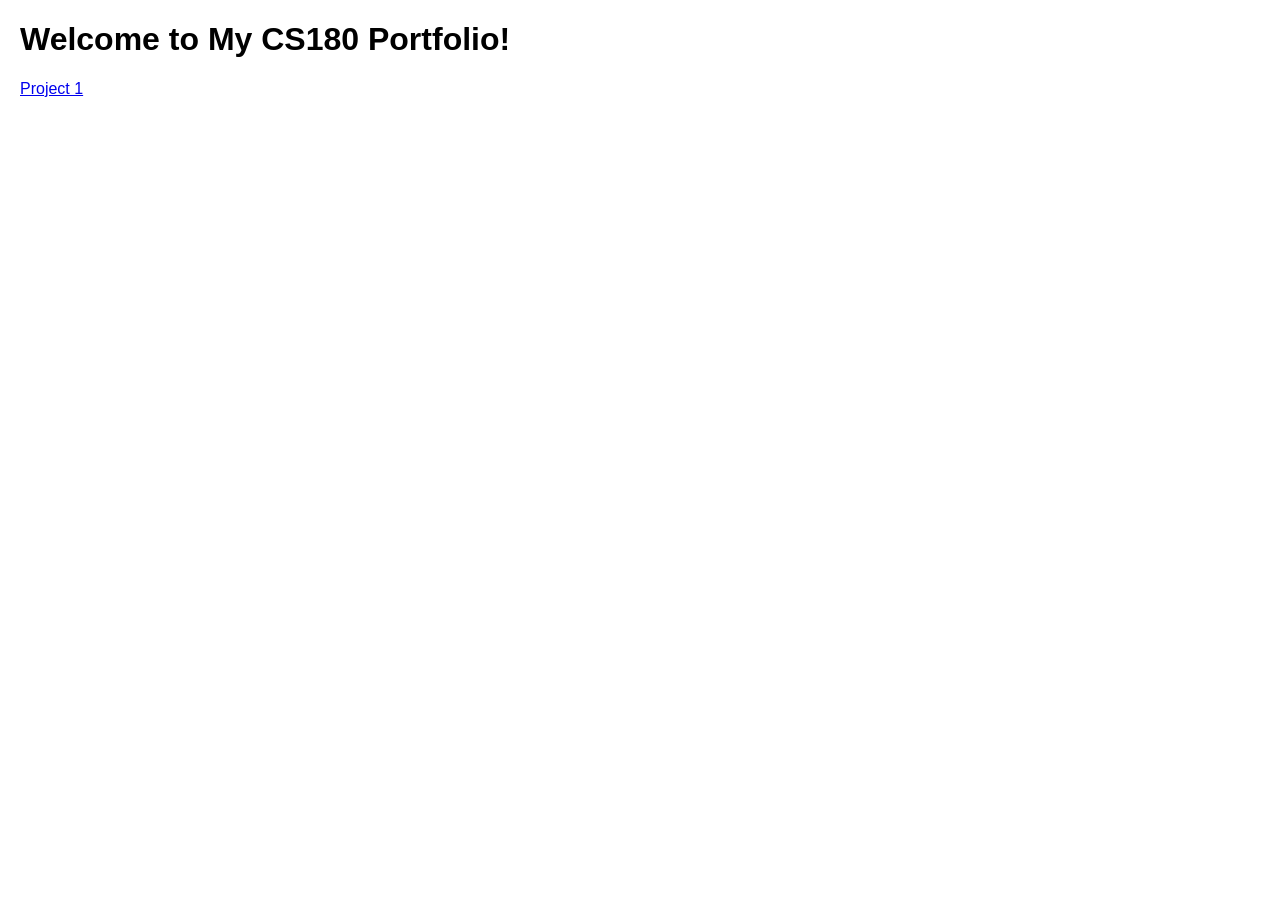
==== index.html @ 30f10ff1 "Add initial index.html for portfolio site" ====
<!DOCTYPE html>
<html>
<head>
    <title>My Portfolio</title>
    <style>
        body {
            font-family: Arial, sans-serif;
            margin: 20px;
        }
    </style>
</head>
<body>
    <h1>Welcome to My CS180 Portfolio!</h1>
    <a href="./1/index.html">Project 1</a>
</body>
</html>
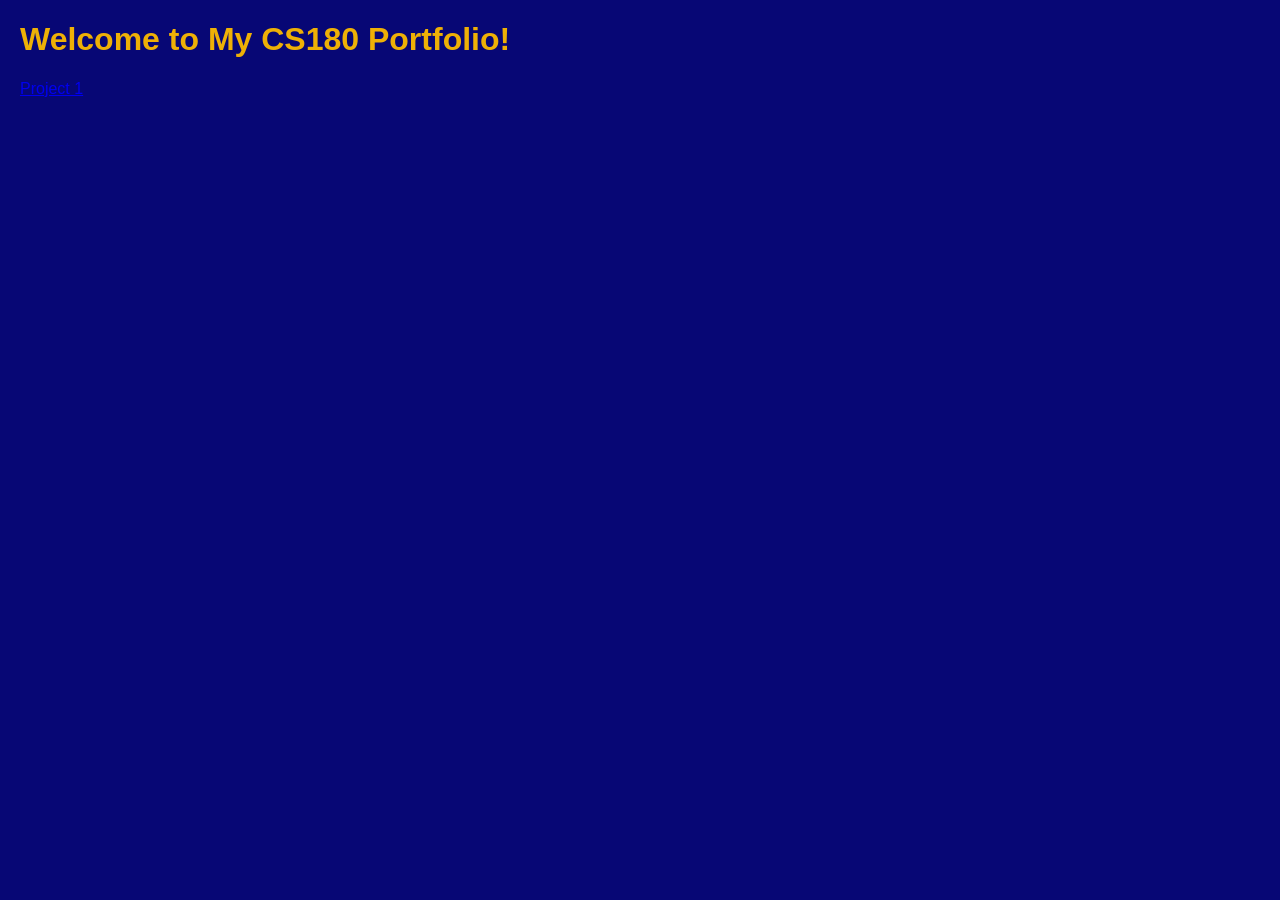
==== commit d5334f40: "first acutal commit" ====
--- a/index.html
+++ b/index.html
@@ -7,6 +7,12 @@
             font-family: Arial, sans-serif;
             margin: 20px;
         }
+        h1 {
+            color: rgb(238, 176, 6)
+        }
+        body {
+            background-color: rgb(7, 7, 117);
+        }
     </style>
 </head>
 <body>
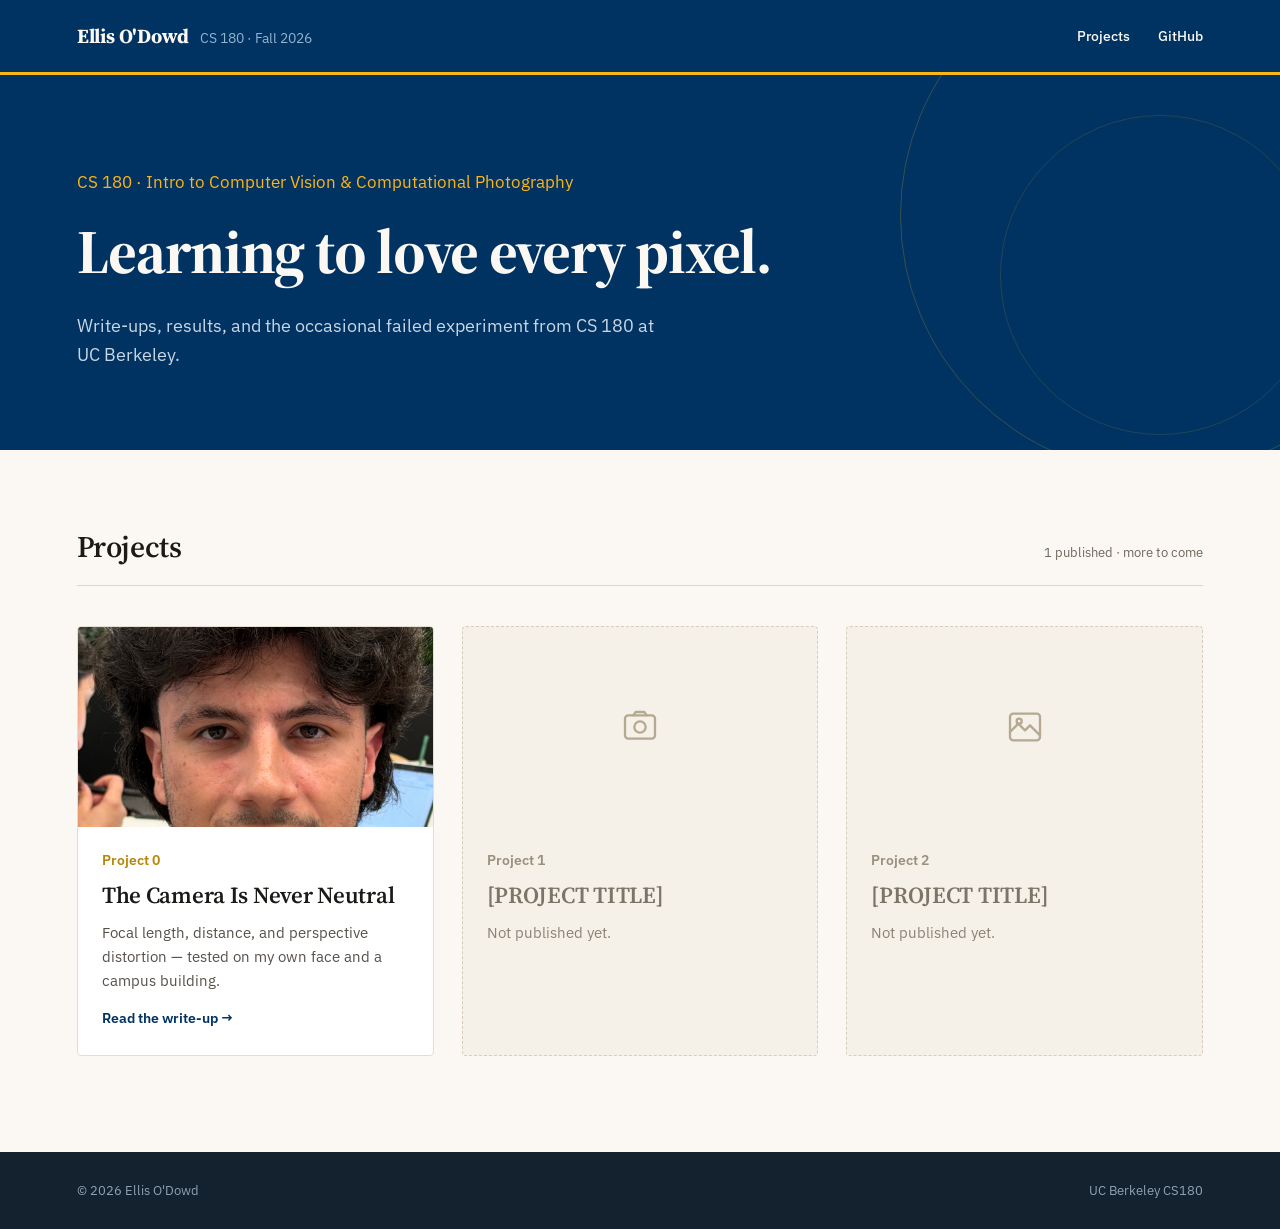
==== commit 6126821f: "project 0" ====
--- a/index.html
+++ b/index.html
@@ -1,22 +1,84 @@
 <!DOCTYPE html>
-<html>
+<html lang="en">
 <head>
-    <title>My Portfolio</title>
-    <style>
-        body {
-            font-family: Arial, sans-serif;
-            margin: 20px;
-        }
-        h1 {
-            color: rgb(238, 176, 6)
-        }
-        body {
-            background-color: rgb(7, 7, 117);
-        }
-    </style>
+<meta charset="utf-8">
+<meta name="viewport" content="width=device-width, initial-scale=1">
+<title>Ellis O'Dowd — CS 180 Portfolio</title>
+<link rel="preconnect" href="https://fonts.googleapis.com">
+<link rel="preconnect" href="https://fonts.gstatic.com" crossorigin>
+<link rel="stylesheet" href="https://fonts.googleapis.com/css2?family=Source+Serif+4:opsz,wght@8..60,400;8..60,600;8..60,700&family=IBM+Plex+Sans:wght@400;500;600&display=swap">
+<link rel="stylesheet" href="./styles.css">
 </head>
 <body>
-    <h1>Welcome to My CS180 Portfolio!</h1>
-    <a href="./1/index.html">Project 1</a>
+
+<header class="topbar">
+  <div class="brand">
+    <span class="brand-name">Ellis O'Dowd</span>
+    <span class="brand-course">CS 180 · Fall 2026</span>
+  </div>
+  <nav class="topnav">
+    <a href="./index.html">Projects</a>
+    <a href="https://github.com/ellisodowd/ellisodowd.github.io">GitHub</a>
+  </nav>
+</header>
+
+<section class="hero">
+  <div class="hero-ring a"></div>
+  <div class="hero-ring b"></div>
+  <div class="hero-inner">
+    <span class="hero-course">CS 180 · Intro to Computer Vision &amp; Computational Photography</span>
+    <h1>Learning to love every pixel.</h1>
+    <p>Write-ups, results, and the occasional failed experiment from CS&nbsp;180 at UC Berkeley.</p>
+  </div>
+</section>
+
+<main class="projects">
+  <div class="section-head">
+    <h2>Projects</h2>
+    <span>1 published · more to come</span>
+  </div>
+
+  <div class="grid">
+
+    <a class="card" href="./0/index.html">
+      <div class="card-thumb"><img src="./images/handsome.png" alt="Portrait shot from five feet away"></div>
+      <div class="card-body">
+        <span class="card-kicker">Project 0</span>
+        <h3>The Camera Is Never Neutral</h3>
+        <p>Focal length, distance, and perspective distortion — tested on my own face and a campus building.</p>
+        <span class="card-more">Read the write-up →</span>
+      </div>
+    </a>
+
+    <div class="card pending">
+      <div class="card-thumb">
+        <svg width="40" height="40" viewBox="0 0 24 24" fill="none" stroke="#B4A991" stroke-width="1.4" stroke-linecap="round" stroke-linejoin="round"><rect x="3" y="5" width="18" height="14" rx="2"></rect><circle cx="12" cy="12" r="3.4"></circle><path d="M8 5l1.4-2h5.2L16 5"></path></svg>
+      </div>
+      <div class="card-body">
+        <span class="card-kicker">Project 1</span>
+        <h3>[PROJECT TITLE]</h3>
+        <p>Not published yet.</p>
+      </div>
+    </div>
+
+    <div class="card pending">
+      <div class="card-thumb">
+        <svg width="40" height="40" viewBox="0 0 24 24" fill="none" stroke="#B4A991" stroke-width="1.4" stroke-linecap="round" stroke-linejoin="round"><rect x="3" y="4" width="18" height="16" rx="2"></rect><path d="M3 15l5-5 4 4 3-3 6 6"></path><circle cx="8.5" cy="8.5" r="1.5"></circle></svg>
+      </div>
+      <div class="card-body">
+        <span class="card-kicker">Project 2</span>
+        <h3>[PROJECT TITLE]</h3>
+        <p>Not published yet.</p>
+      </div>
+    </div>
+
+  </div>
+</main>
+
+<footer class="sitefoot">
+  <span>© 2026 Ellis O'Dowd</span>
+  <span>UC Berkeley CS180</span>
+</footer>
+
 </body>
 </html>
--- a/styles.css
+++ b/styles.css
@@ -0,0 +1,185 @@
+:root {
+    --navy: #003262;
+    --navy-dark: #14212E;
+    --gold: #FDB515;
+    --gold-dark: #B8860B;
+    --paper: #FBF8F3;
+    --ink: #1C1A17;
+    --ink-soft: #57514A;
+    --ink-faint: #8B8375;
+    --rule: #DED7CA;
+    --card-border: #E4DDD1;
+    --serif: "Source Serif 4", Georgia, "Times New Roman", serif;
+    --sans: "IBM Plex Sans", "Helvetica Neue", Helvetica, Arial, sans-serif;
+  }
+  * { box-sizing: border-box; }
+  body {
+    margin: 0;
+    background: var(--paper);
+    color: var(--ink);
+    font-family: var(--sans);
+    -webkit-font-smoothing: antialiased;
+  }
+  a { color: var(--navy); text-decoration: none; }
+  a:hover { color: var(--gold-dark); }
+
+  .topbar {
+    display: flex;
+    align-items: center;
+    justify-content: space-between;
+    gap: 20px;
+    flex-wrap: wrap;
+    padding: 22px 6vw;
+    background: var(--navy);
+    border-bottom: 3px solid var(--gold);
+  }
+  .brand { display: flex; align-items: baseline; gap: 12px; flex-wrap: wrap; }
+  .brand-name { font-family: var(--serif); font-size: 20px; font-weight: 700; color: var(--paper); letter-spacing: -0.01em; }
+  .brand-course { font-size: 14px; color: #8FB4CE; }
+  .topnav { display: flex; gap: 28px; align-items: center; }
+  .topnav a { font-size: 14px; font-weight: 500; color: var(--paper); }
+  .topnav a:hover { color: var(--gold); }
+
+  .hero {
+    position: relative;
+    overflow: hidden;
+    padding: 96px 6vw 80px;
+    background: var(--navy);
+  }
+  .hero-ring {
+    position: absolute;
+    border: 1px solid rgba(253, 181, 21, 0.22);
+    border-radius: 50%;
+    pointer-events: none;
+  }
+  .hero-ring.a { right: -140px; top: -120px; width: 520px; height: 520px; }
+  .hero-ring.b { right: -40px; top: 40px; width: 320px; height: 320px; border-color: rgba(253, 181, 21, 0.14); }
+  .hero-inner { position: relative; max-width: 760px; display: flex; flex-direction: column; gap: 26px; }
+  .hero-course { font-size: 17px; color: var(--gold); }
+  .hero h1 {
+    margin: 0;
+    font-family: var(--serif);
+    font-size: clamp(34px, 5.2vw, 62px);
+    line-height: 1.06;
+    font-weight: 700;
+    color: var(--paper);
+    letter-spacing: -0.022em;
+    text-wrap: pretty;
+  }
+  .hero p { margin: 0; font-size: 18px; line-height: 1.65; color: #C7D7E4; max-width: 620px; text-wrap: pretty; }
+
+  .projects { padding: 76px 6vw 96px; }
+  .section-head {
+    display: flex;
+    align-items: baseline;
+    justify-content: space-between;
+    gap: 16px;
+    padding-bottom: 18px;
+    border-bottom: 1px solid var(--rule);
+    margin-bottom: 40px;
+  }
+  .section-head h2 { margin: 0; font-family: var(--serif); font-size: 30px; font-weight: 600; letter-spacing: -0.015em; }
+  .section-head span { font-size: 13px; color: #6E675C; }
+
+  .grid { display: grid; grid-template-columns: repeat(3, minmax(0, 1fr)); gap: 28px; }
+
+  .card {
+    display: flex;
+    flex-direction: column;
+    background: #FFFFFF;
+    border: 1px solid var(--card-border);
+    border-radius: 4px;
+    overflow: hidden;
+  }
+  .card:hover { border-color: var(--gold-dark); }
+  .card-thumb { height: 200px; background: #EDE7DC; overflow: hidden; display: flex; }
+  .card-thumb img { width: 100%; height: 100%; object-fit: cover; display: block; }
+  .card-body { padding: 24px 24px 28px; display: flex; flex-direction: column; gap: 10px; }
+  .card-kicker { font-size: 14px; font-weight: 600; color: var(--gold-dark); }
+  .card h3 { margin: 0; font-family: var(--serif); font-size: 23px; font-weight: 600; letter-spacing: -0.012em; color: var(--ink); }
+  .card p { margin: 0; font-size: 15px; line-height: 1.6; color: var(--ink-soft); text-wrap: pretty; }
+  .card-more { margin-top: 6px; font-size: 14px; font-weight: 600; color: var(--navy); }
+
+  .card.pending { background: #F5F1E8; border: 1px dashed #D6CDBD; }
+  .card.pending .card-thumb { background: none; align-items: center; justify-content: center; }
+  .card.pending .card-kicker { color: #9A907E; }
+  .card.pending h3 { color: #7C7466; }
+  .card.pending p { color: var(--ink-faint); }
+
+  .sitefoot {
+    display: flex;
+    align-items: center;
+    justify-content: space-between;
+    gap: 16px;
+    flex-wrap: wrap;
+    padding: 30px 6vw;
+    background: var(--navy-dark);
+    color: #8FA3B4;
+    font-size: 13px;
+  }
+
+  @media (max-width: 900px) {
+    .grid { grid-template-columns: 1fr; }
+    .hero { padding: 64px 6vw 56px; }
+    .projects { padding: 56px 6vw 72px; }
+    .hero-ring { display: none; }
+  }
+
+/* --- project write-up pages --- */
+
+.page-head {
+  padding: 56px 6vw 44px;
+  display: flex;
+  flex-direction: column;
+  gap: 20px;
+  border-bottom: 1px solid var(--rule);
+}
+.backlink { display: inline-flex; align-items: center; gap: 8px; font-size: 14px; font-weight: 500; color: var(--ink-soft); }
+.page-title { display: flex; flex-direction: column; gap: 16px; max-width: 820px; }
+.page-kicker { font-size: 16px; font-weight: 600; color: var(--gold-dark); }
+.page-title h1 {
+  margin: 0;
+  font-family: var(--serif);
+  font-size: clamp(30px, 4.4vw, 50px);
+  line-height: 1.1;
+  font-weight: 700;
+  letter-spacing: -0.02em;
+  text-wrap: pretty;
+}
+.page-title p { margin: 0; font-size: 18px; line-height: 1.65; color: var(--ink-soft); text-wrap: pretty; }
+
+.writeup { padding: 56px 6vw 40px; display: flex; flex-direction: column; gap: 24px; }
+.writeup:last-of-type { padding-bottom: 80px; }
+.sec-head { display: flex; align-items: baseline; gap: 16px; }
+.sec-num {
+  flex: none;
+  font-family: var(--serif);
+  font-size: 15px;
+  font-weight: 600;
+  color: var(--gold);
+  background: var(--navy);
+  width: 30px;
+  height: 30px;
+  border-radius: 50%;
+  display: flex;
+  align-items: center;
+  justify-content: center;
+}
+.sec-head h2 { margin: 0; font-family: var(--serif); font-size: clamp(24px, 3.4vw, 32px); font-weight: 600; letter-spacing: -0.016em; }
+.sec-intro { margin: 0 0 8px 46px; max-width: 700px; font-size: 16px; line-height: 1.7; color: var(--ink-soft); text-wrap: pretty; }
+
+.figs { display: grid; grid-template-columns: repeat(2, minmax(0, 1fr)); gap: 32px; margin-left: 46px; max-width: 1040px; }
+.figs.one { grid-template-columns: minmax(0, 600px); }
+.figs figure { margin: 0; display: flex; flex-direction: column; gap: 14px; }
+.plate { background: #FFFFFF; border: 1px solid var(--card-border); padding: 10px; display: flex; }
+.plate img { width: 100%; max-height: 600px; object-fit: cover; display: block; }
+.figs figcaption { display: flex; flex-direction: column; gap: 5px; }
+.fig-label { font-size: 16px; font-weight: 600; color: var(--gold-dark); }
+.fig-note { font-size: 15px; line-height: 1.6; color: var(--ink-soft); }
+
+@media (max-width: 900px) {
+  .page-head { padding: 40px 6vw 32px; }
+  .writeup { padding: 40px 6vw 32px; }
+  .figs { grid-template-columns: 1fr; margin-left: 0; }
+  .sec-intro { margin-left: 0; }
+}
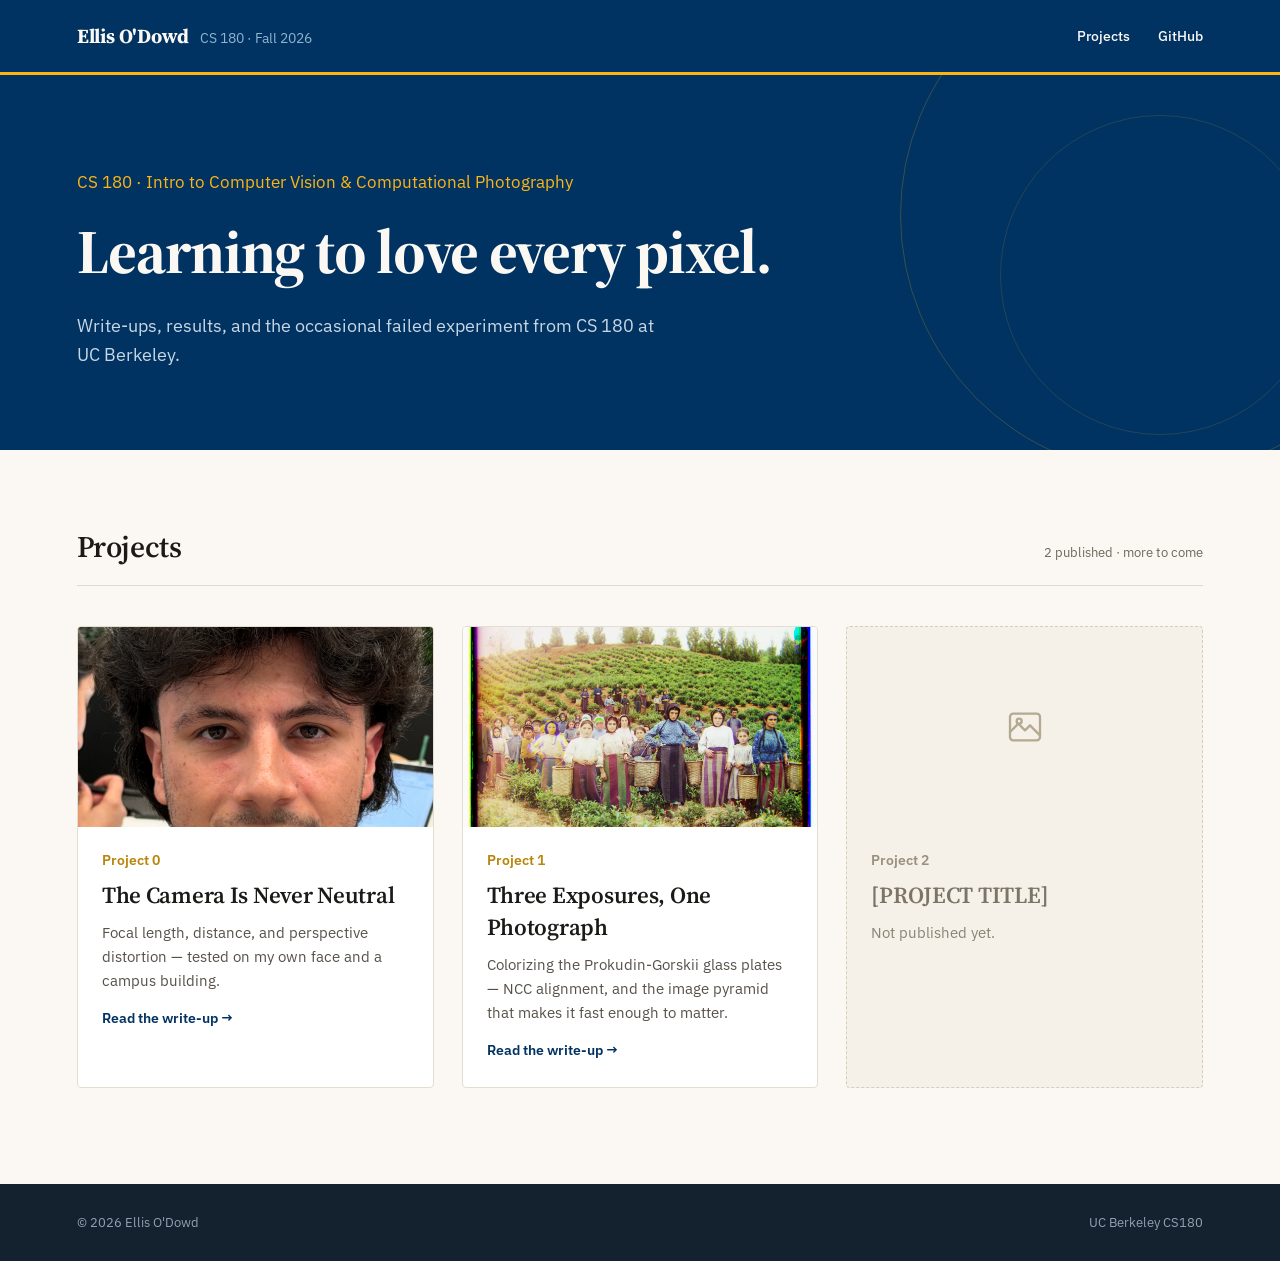
==== commit 8f38c7ec: "done" ====
--- a/index.html
+++ b/index.html
@@ -35,7 +35,7 @@
 <main class="projects">
   <div class="section-head">
     <h2>Projects</h2>
-    <span>1 published · more to come</span>
+    <span>2 published · more to come</span>
   </div>
 
   <div class="grid">
@@ -50,16 +50,15 @@
       </div>
     </a>
 
-    <div class="card pending">
-      <div class="card-thumb">
-        <svg width="40" height="40" viewBox="0 0 24 24" fill="none" stroke="#B4A991" stroke-width="1.4" stroke-linecap="round" stroke-linejoin="round"><rect x="3" y="5" width="18" height="14" rx="2"></rect><circle cx="12" cy="12" r="3.4"></circle><path d="M8 5l1.4-2h5.2L16 5"></path></svg>
-      </div>
+    <a class="card" href="./1/index.html">
+      <div class="card-thumb"><img src="./1/images/web/harvesters.jpg" alt="Harvesters, a Prokudin-Gorskii plate reassembled into color"></div>
       <div class="card-body">
         <span class="card-kicker">Project 1</span>
-        <h3>[PROJECT TITLE]</h3>
-        <p>Not published yet.</p>
+        <h3>Three Exposures, One Photograph</h3>
+        <p>Colorizing the Prokudin-Gorskii glass plates — NCC alignment, and the image pyramid that makes it fast enough to matter.</p>
+        <span class="card-more">Read the write-up →</span>
       </div>
-    </div>
+    </a>
 
     <div class="card pending">
       <div class="card-thumb">
--- a/styles.css
+++ b/styles.css
@@ -183,3 +183,66 @@
   .figs { grid-template-columns: 1fr; margin-left: 0; }
   .sec-intro { margin-left: 0; }
 }
+
+/* --- project 1: galleries, offset tables, callouts --- */
+
+.gal { display: grid; grid-template-columns: repeat(3, minmax(0, 1fr)); gap: 30px; margin-left: 46px; max-width: 1180px; }
+.gal figure { margin: 0; display: flex; flex-direction: column; gap: 12px; }
+.gal .plate img { max-height: none; object-fit: contain; }
+.gal figcaption { display: flex; flex-direction: column; gap: 7px; }
+
+.offsets { display: flex; flex-wrap: wrap; gap: 8px; }
+.off {
+  font-family: ui-monospace, SFMono-Regular, Menlo, monospace;
+  font-size: 13px;
+  line-height: 1;
+  padding: 6px 9px;
+  border: 1px solid var(--card-border);
+  border-radius: 3px;
+  background: #FFFFFF;
+  color: var(--ink-soft);
+  white-space: nowrap;
+}
+.off b { font-weight: 600; }
+.off.g b { color: #2E7D32; }
+.off.r b { color: #B3261E; }
+
+.prose { margin: 0 0 4px 46px; max-width: 700px; font-size: 16px; line-height: 1.7; color: var(--ink-soft); text-wrap: pretty; }
+.prose + .prose { margin-top: -8px; }
+.prose code, .sec-intro code, .fig-note code {
+  font-family: ui-monospace, SFMono-Regular, Menlo, monospace;
+  font-size: 0.88em;
+  background: #F1ECE1;
+  padding: 1px 5px;
+  border-radius: 3px;
+}
+.prose ul { padding-left: 20px; margin: 10px 0; }
+.prose li { margin-bottom: 8px; }
+
+.callout {
+  margin-left: 46px;
+  max-width: 760px;
+  background: #FFFFFF;
+  border: 1px solid var(--card-border);
+  border-left: 3px solid var(--gold);
+  padding: 20px 24px;
+  display: flex;
+  flex-direction: column;
+  gap: 10px;
+}
+.callout h4 { margin: 0; font-family: var(--serif); font-size: 18px; font-weight: 600; }
+.callout p { margin: 0; font-size: 15.5px; line-height: 1.65; color: var(--ink-soft); text-wrap: pretty; }
+
+.otable { margin-left: 46px; max-width: 760px; overflow-x: auto; }
+.otable table { border-collapse: collapse; width: 100%; font-size: 15px; }
+.otable th, .otable td { text-align: left; padding: 10px 14px; border-bottom: 1px solid var(--rule); }
+.otable th { font-size: 13px; text-transform: uppercase; letter-spacing: 0.05em; color: var(--ink-faint); font-weight: 600; }
+.otable td { color: var(--ink-soft); }
+.otable td:first-child { color: var(--ink); font-weight: 500; }
+.otable .num { font-family: ui-monospace, SFMono-Regular, Menlo, monospace; }
+
+@media (max-width: 1000px) { .gal { grid-template-columns: repeat(2, minmax(0, 1fr)); } }
+@media (max-width: 900px) {
+  .gal { grid-template-columns: 1fr; margin-left: 0; }
+  .prose, .callout, .otable { margin-left: 0; }
+}
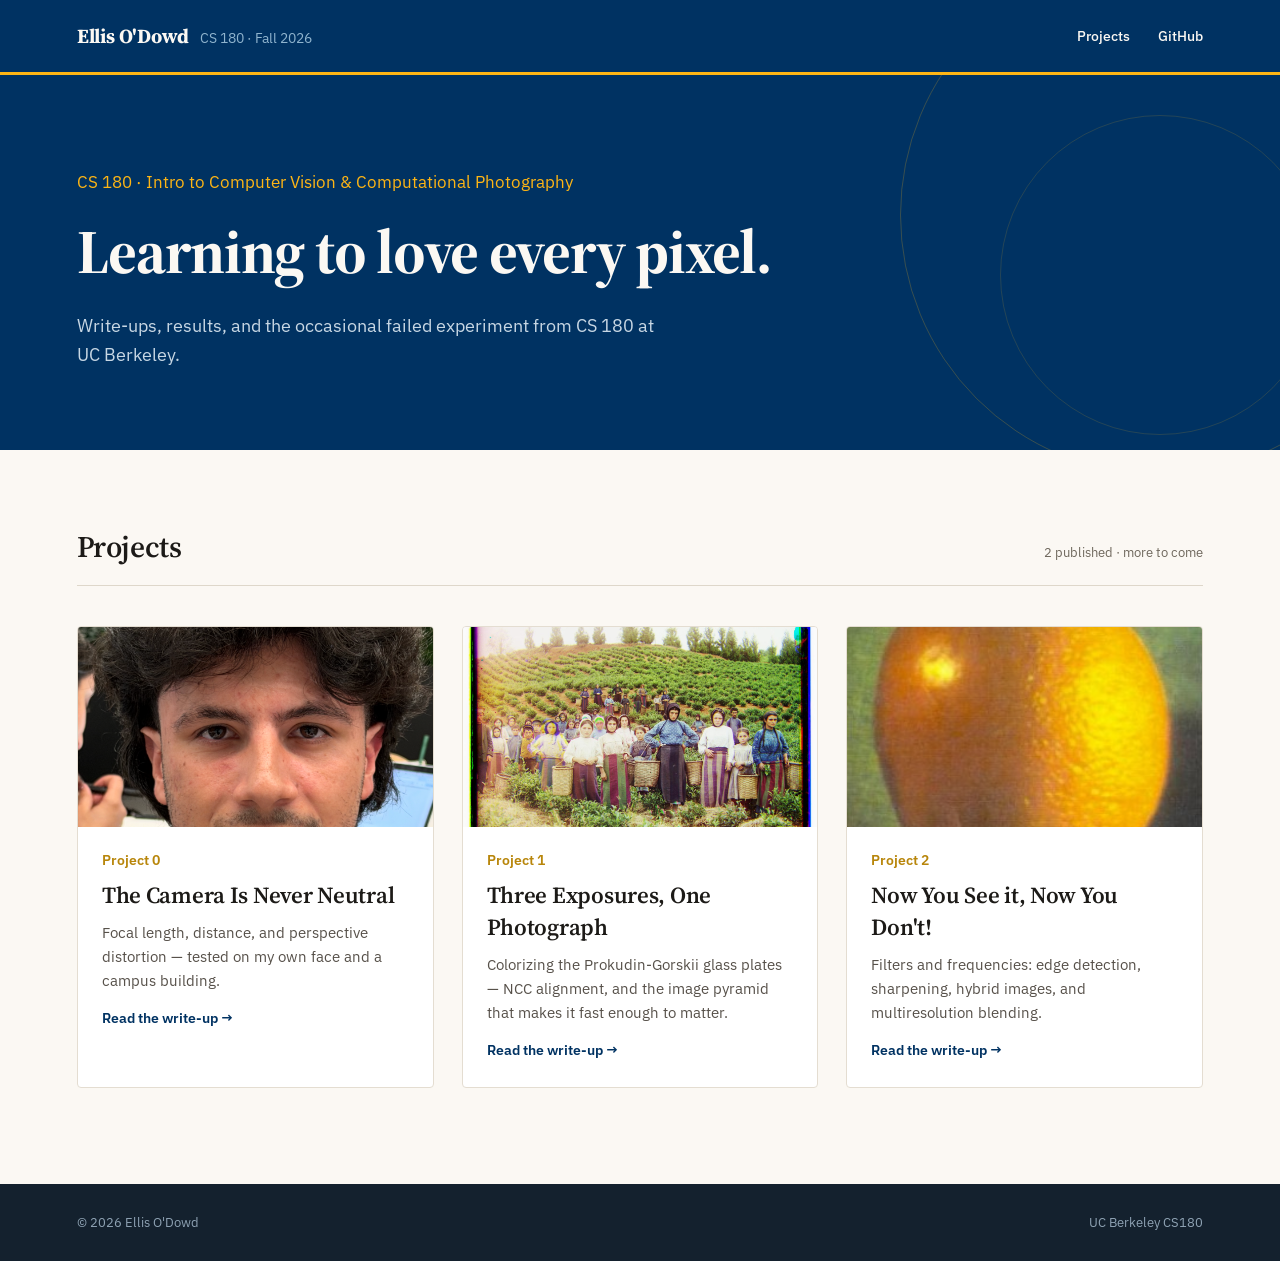
==== commit 5dfd735b: "project 2" ====
--- a/index.html
+++ b/index.html
@@ -60,16 +60,15 @@
       </div>
     </a>
 
-    <div class="card pending">
-      <div class="card-thumb">
-        <svg width="40" height="40" viewBox="0 0 24 24" fill="none" stroke="#B4A991" stroke-width="1.4" stroke-linecap="round" stroke-linejoin="round"><rect x="3" y="4" width="18" height="16" rx="2"></rect><path d="M3 15l5-5 4 4 3-3 6 6"></path><circle cx="8.5" cy="8.5" r="1.5"></circle></svg>
-      </div>
+    <a class="card" href="./2/index.html">
+      <div class="card-thumb"><img src="./2/images/oraple.png" alt="The oraple, an apple and orange blended together"></div>
       <div class="card-body">
         <span class="card-kicker">Project 2</span>
-        <h3>[PROJECT TITLE]</h3>
-        <p>Not published yet.</p>
+        <h3>Now You See it, Now You Don&#39;t!</h3>
+        <p>Filters and frequencies: edge detection, sharpening, hybrid images, and multiresolution blending.</p>
+        <span class="card-more">Read the write-up →</span>
       </div>
-    </div>
+    </a>
 
   </div>
 </main>
--- a/styles.css
+++ b/styles.css
@@ -188,7 +188,7 @@
 
 .gal { display: grid; grid-template-columns: repeat(3, minmax(0, 1fr)); gap: 30px; margin-left: 46px; max-width: 1180px; }
 .gal figure { margin: 0; display: flex; flex-direction: column; gap: 12px; }
-.gal .plate img { max-height: none; object-fit: contain; }
+.gal .plate img { max-height: 260px; object-fit: contain; }
 .gal figcaption { display: flex; flex-direction: column; gap: 7px; }
 
 .offsets { display: flex; flex-wrap: wrap; gap: 8px; }
@@ -246,3 +246,138 @@
   .gal { grid-template-columns: 1fr; margin-left: 0; }
   .prose, .callout, .otable { margin-left: 0; }
 }
+
+/* --- subsections, stacks, code blocks --- */
+
+.subsec { margin-left: 46px; margin-top: 20px; max-width: 1040px; display: flex; flex-direction: column; gap: 18px; }
+.subsec h3 {
+  margin: 20px 0 0;
+  font-family: var(--serif);
+  font-size: 23px;
+  font-weight: 600;
+  letter-spacing: -0.012em;
+  padding-bottom: 10px;
+  border-bottom: 1px solid var(--rule);
+}
+.sub-intro { margin: 0; max-width: 700px; font-size: 16px; line-height: 1.7; color: var(--ink-soft); text-wrap: pretty; }
+.subsub { margin: 14px 0 -4px; font-family: var(--serif); font-size: 18px; font-weight: 600; color: var(--ink); }
+.tag {
+  margin-left: 8px;
+  font-family: var(--sans);
+  font-size: 12px;
+  font-weight: 600;
+  color: var(--gold-dark);
+  border: 1px solid var(--gold);
+  border-radius: 3px;
+  padding: 2px 7px;
+  vertical-align: middle;
+}
+
+.subsec .figs { margin-left: 0; }
+.figs.stack { grid-template-columns: repeat(3, minmax(0, 1fr)); gap: 20px; max-width: 900px; }
+.figs.stack .plate img { max-height: 260px; }
+
+.plate.empty {
+  align-items: center;
+  justify-content: center;
+  min-height: 200px;
+  padding: 20px;
+  border-style: dashed;
+  border-color: #D6CDBD;
+  background: #F5F1E8;
+  color: #9A907E;
+  font-size: 13px;
+  text-align: center;
+  line-height: 1.5;
+}
+
+.code-block { margin: 0; display: flex; flex-direction: column; gap: 8px; max-width: 900px; }
+.code-label { font-size: 14px; font-weight: 600; color: var(--gold-dark); }
+.code-block pre {
+  margin: 0;
+  padding: 18px 20px;
+  background: var(--navy-dark);
+  border-radius: 4px;
+  overflow-x: auto;
+}
+.code-block code {
+  font-family: "IBM Plex Mono", ui-monospace, SFMono-Regular, Menlo, monospace;
+  font-size: 13.5px;
+  line-height: 1.6;
+  color: #DCE6EF;
+  white-space: pre;
+}
+
+@media (max-width: 900px) {
+  .subsec { margin-left: 0; }
+  .figs.stack { grid-template-columns: repeat(2, minmax(0, 1fr)); }
+}
+
+/* --- syntax highlighting (highlight.js tokens, site palette) --- */
+
+.hljs-keyword,
+.hljs-built_in { color: #F2B84B; }
+.hljs-string,
+.hljs-meta .hljs-string { color: #9FD4A3; }
+.hljs-number,
+.hljs-literal { color: #E8A0A0; }
+.hljs-title,
+.hljs-title.function_,
+.hljs-title.class_ { color: #8FC5EE; }
+.hljs-params { color: #DCE6EF; }
+.hljs-comment { color: #7C8FA3; font-style: italic; }
+.hljs-attr,
+.hljs-property { color: #C9B6E8; }
+.hljs-punctuation,
+.hljs-operator { color: #B8C6D4; }
+
+/* --- numbered step lists, inline code --- */
+
+.steps { margin: 0; padding-left: 22px; max-width: 700px; display: flex; flex-direction: column; gap: 10px; }
+.steps li { font-size: 16px; line-height: 1.7; color: var(--ink-soft); text-wrap: pretty; }
+.steps li::marker { color: var(--gold-dark); font-weight: 600; }
+code.inline {
+  font-family: "IBM Plex Mono", ui-monospace, SFMono-Regular, Menlo, monospace;
+  font-size: 0.9em;
+  background: #F0EADF;
+  border: 1px solid var(--card-border);
+  border-radius: 3px;
+  padding: 1px 5px;
+  color: #4A4338;
+}
+
+/* --- data tables --- */
+
+.numbers {
+  border-collapse: collapse;
+  max-width: 620px;
+  width: 100%;
+  font-size: 15px;
+  background: #FFFFFF;
+  border: 1px solid var(--card-border);
+}
+.numbers th,
+.numbers td { padding: 10px 16px; text-align: left; border-bottom: 1px solid var(--card-border); }
+.numbers th { font-size: 14px; font-weight: 600; color: var(--navy); background: #F5F1E8; }
+.numbers td { color: var(--ink-soft); }
+.numbers td:first-child { color: var(--ink); }
+.numbers th:not(:first-child),
+.numbers td:not(:first-child) { text-align: right; font-variant-numeric: tabular-nums; }
+.numbers tbody tr:last-child td { border-bottom: none; }
+
+/* --- hybrid image scale ladder --- */
+
+.scale-figure { margin: 0; display: flex; flex-direction: column; gap: 14px; max-width: 1040px; }
+.scale-row {
+  display: flex;
+  align-items: flex-end;
+  gap: 28px;
+  padding: 20px;
+  background: #FFFFFF;
+  border: 1px solid var(--card-border);
+}
+.scale-row img { display: block; height: auto; image-rendering: auto; }
+.scale-figure figcaption { display: flex; flex-direction: column; gap: 5px; }
+
+.wide-figure { margin: 0; display: flex; flex-direction: column; gap: 14px; max-width: 1040px; }
+.wide-figure figcaption { display: flex; flex-direction: column; gap: 5px; }
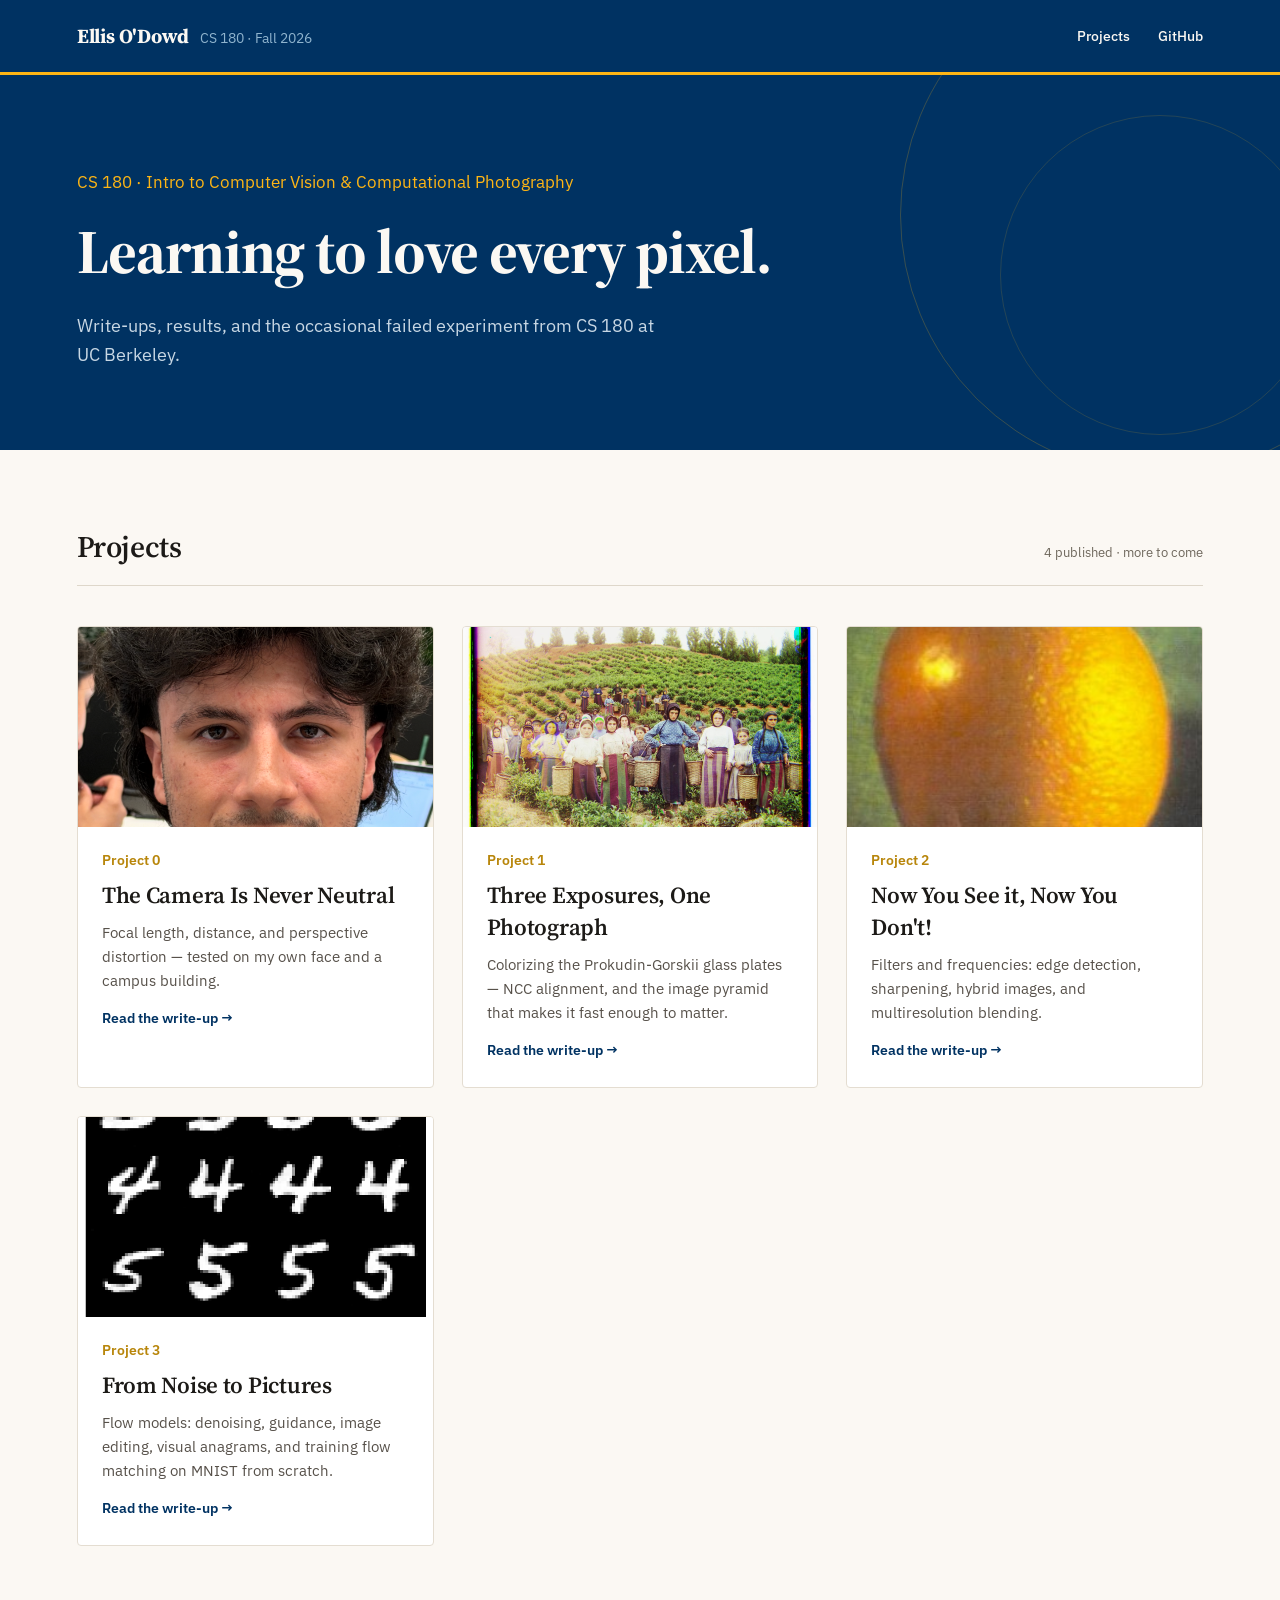
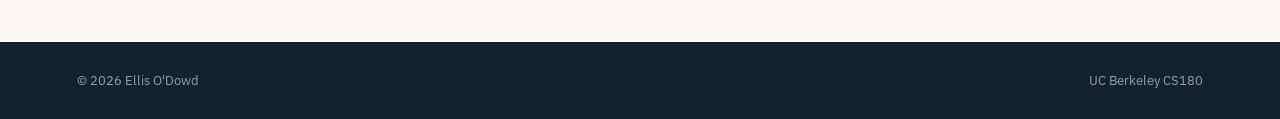
==== commit 608a04e9: "project 3 Add the Project 3 write-up (flow models) with 48 result images from Part A (pretrained Pix" ====
--- a/index.html
+++ b/index.html
@@ -35,7 +35,7 @@
 <main class="projects">
   <div class="section-head">
     <h2>Projects</h2>
-    <span>2 published · more to come</span>
+    <span>4 published · more to come</span>
   </div>
 
   <div class="grid">
@@ -70,6 +70,17 @@
       </div>
     </a>
 
+
+    <a class="card" href="./3/index.html">
+      <div class="card-thumb"><img src="./3/images/b_class_sched_epoch10.png" alt="Class-conditioned flow matching samples of MNIST digits"></div>
+      <div class="card-body">
+        <span class="card-kicker">Project 3</span>
+        <h3>From Noise to Pictures</h3>
+        <p>Flow models: denoising, guidance, image editing, visual anagrams, and training flow matching on MNIST from scratch.</p>
+        <span class="card-more">Read the write-up →</span>
+      </div>
+    </a>
+
   </div>
 </main>
 
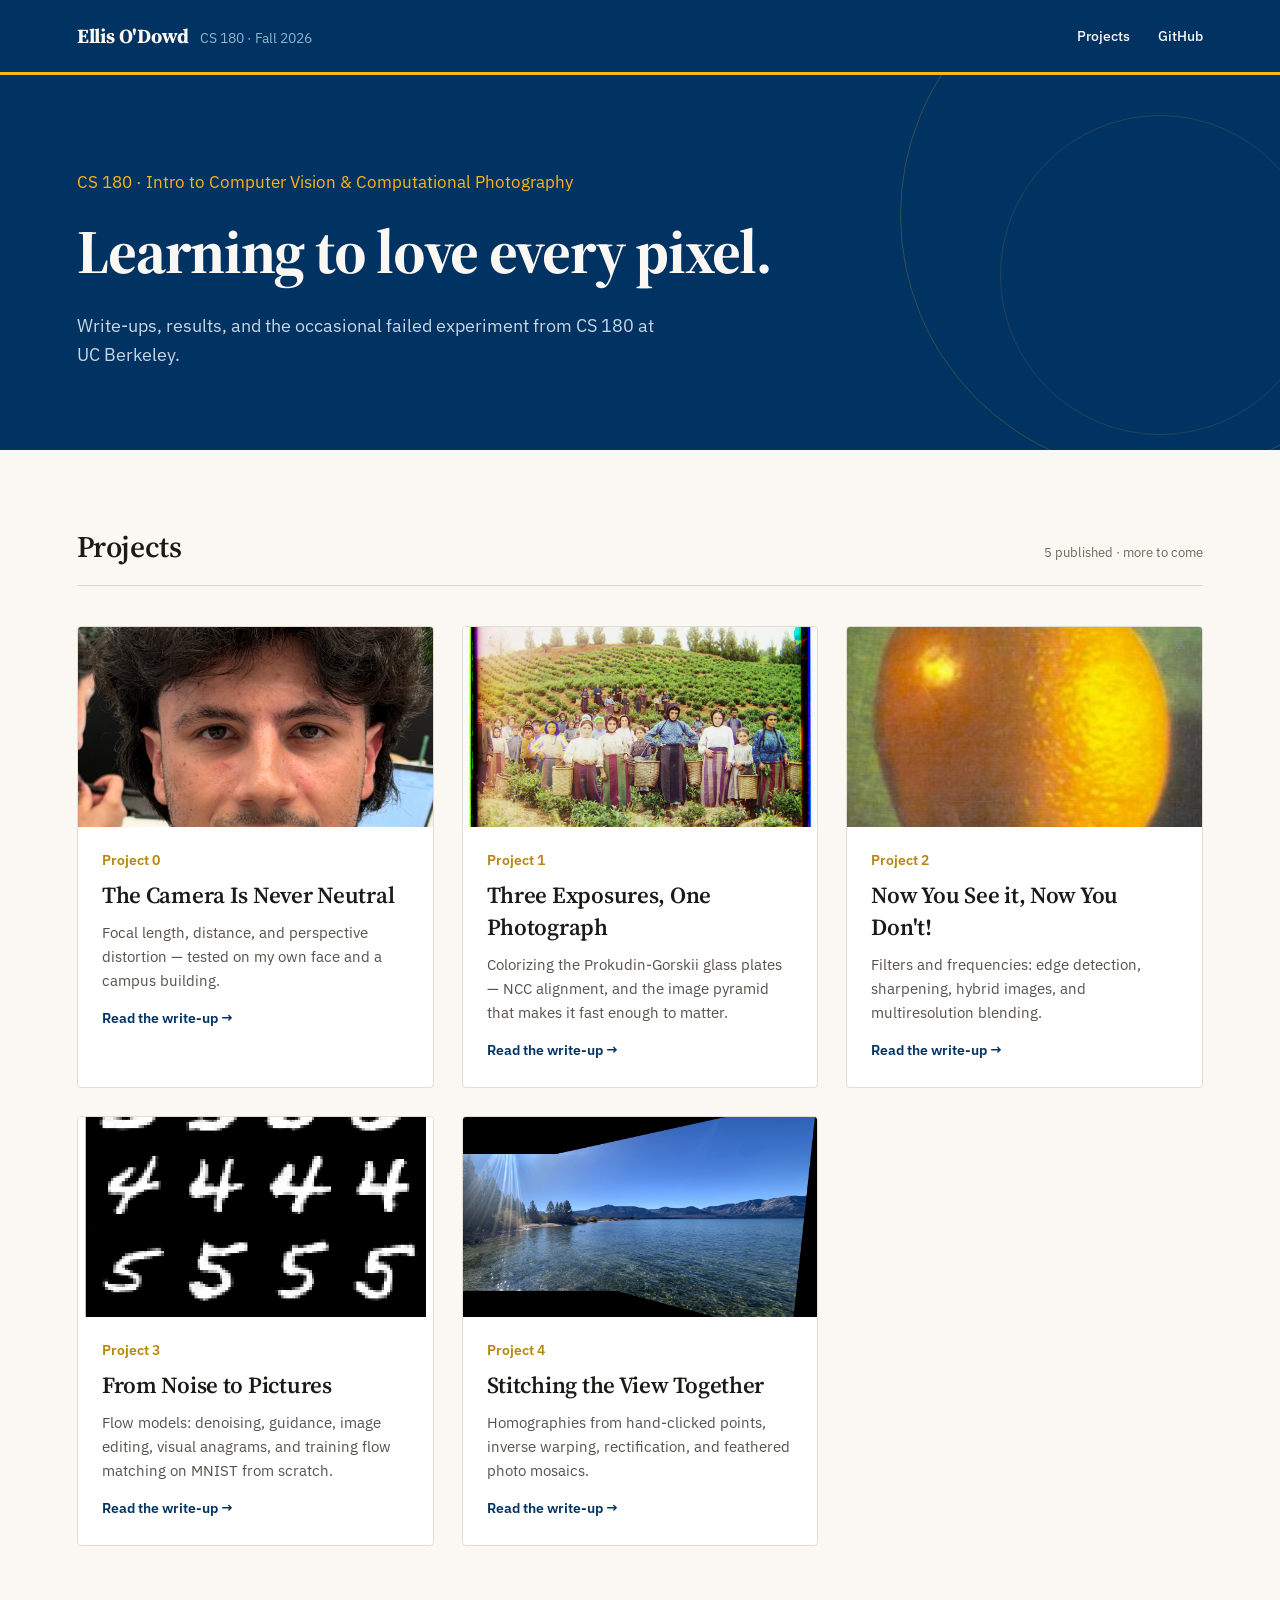
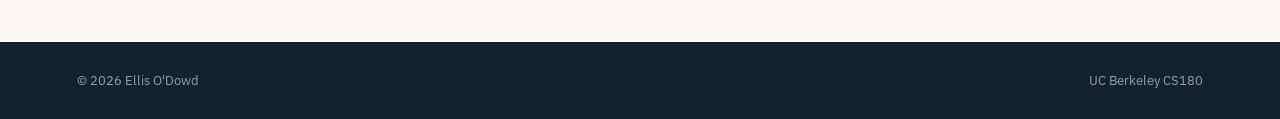
==== commit cffecc56: "p4a" ====
--- a/index.html
+++ b/index.html
@@ -35,7 +35,7 @@
 <main class="projects">
   <div class="section-head">
     <h2>Projects</h2>
-    <span>4 published · more to come</span>
+    <span>5 published · more to come</span>
   </div>
 
   <div class="grid">
@@ -81,6 +81,16 @@
       </div>
     </a>
 
+    <a class="card" href="./4/index.html">
+      <div class="card-thumb"><img src="./4/images/beach_mosaic.jpg" alt="Lake Tahoe panorama stitched from two photos"></div>
+      <div class="card-body">
+        <span class="card-kicker">Project 4</span>
+        <h3>Stitching the View Together</h3>
+        <p>Homographies from hand-clicked points, inverse warping, rectification, and feathered photo mosaics.</p>
+        <span class="card-more">Read the write-up →</span>
+      </div>
+    </a>
+
   </div>
 </main>
 
